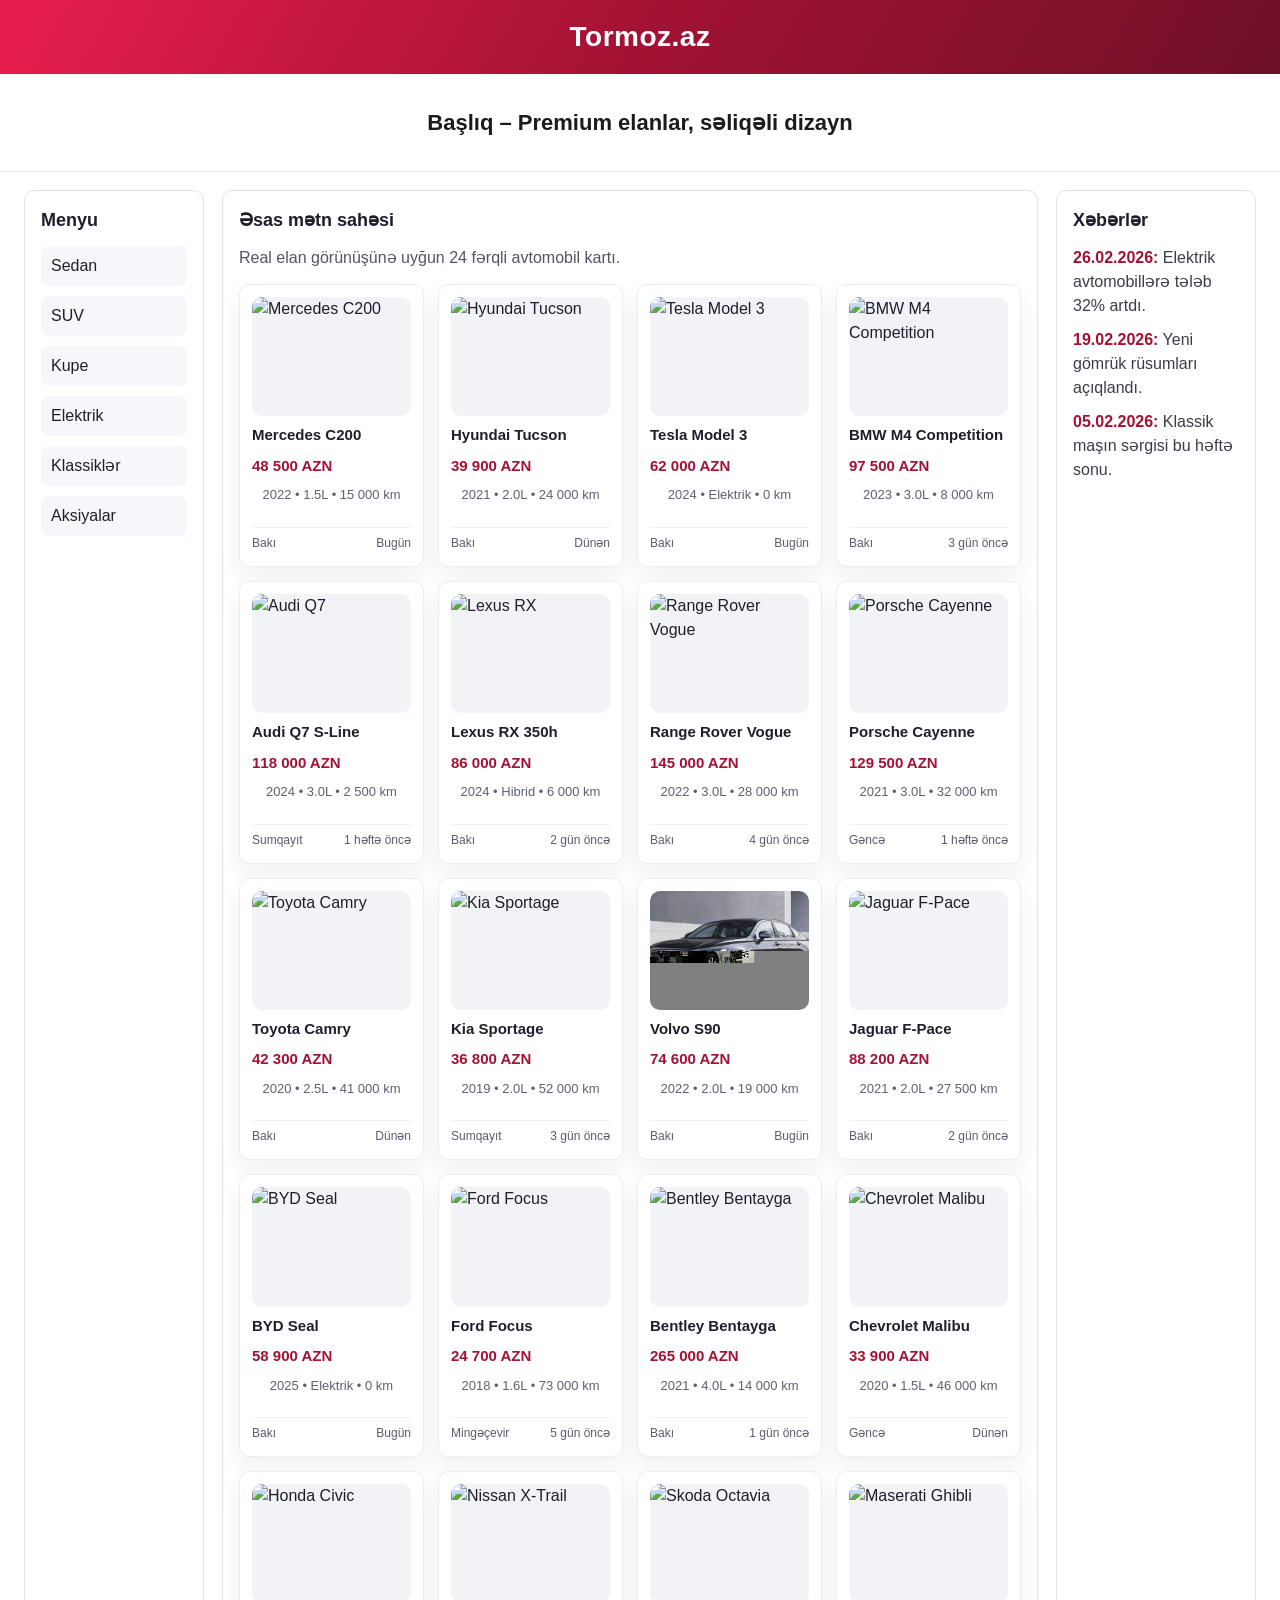
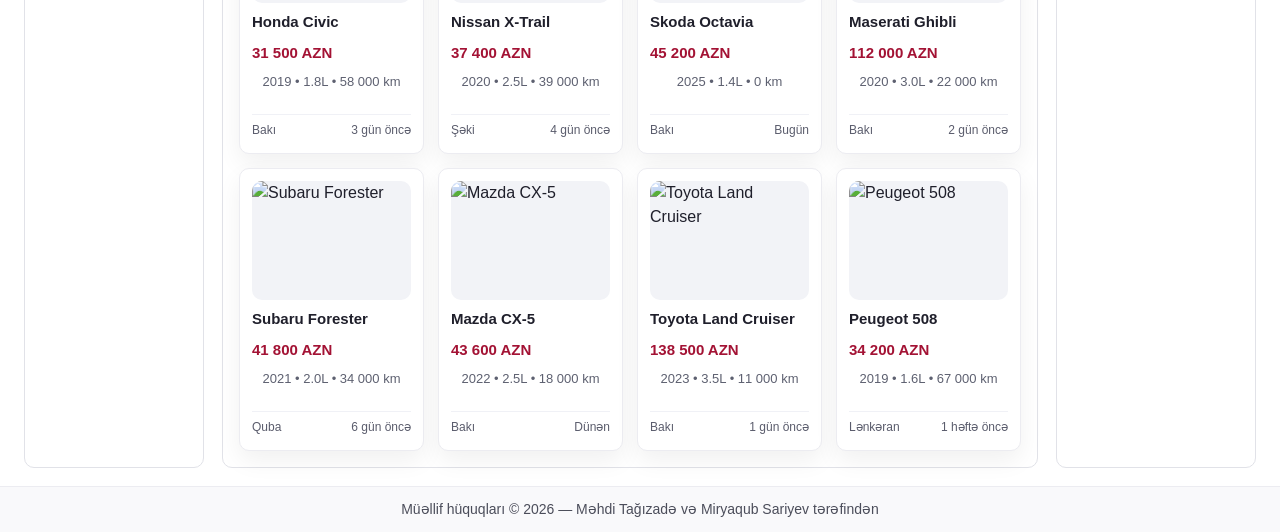
==== Task1/index.html @ d3fb929f "First task first version" ====
<!DOCTYPE html>
<html lang="az">
<head>
    <meta charset="UTF-8">
    <meta name="viewport" content="width=device-width, initial-scale=1.0">
    <title>Tormoz.az üslubunda titul səhifə</title>
    <link rel="stylesheet" href="style.css">
</head>
<body>
    <div class="page">
        <header class="top">
            <div class="logo">Tormoz.az</div>
        </header>

        <section class="banner">Başlıq – Premium elanlar, səliqəli dizayn</section>

        <main class="layout">
            <aside class="menu">
                <h2>Menyu</h2>
                <ul>
                    <li><a href="#sedan">Sedan</a></li>
                    <li><a href="#suv">SUV</a></li>
                    <li><a href="#kupe">Kupe</a></li>
                    <li><a href="#elektrik">Elektrik</a></li>
                    <li><a href="#klassik">Klassiklər</a></li>
                    <li><a href="#aksiyalar">Aksiyalar</a></li>
                </ul>
            </aside>

            <section class="content">
                <h2>Əsas mətn sahəsi</h2>
                <p>Real elan görünüşünə uyğun 24 fərqli avtomobil kartı.</p>
                <div class="cards">
                    <article class="card" id="sedan"><figure class="thumb"><img src="https://encrypted-tbn0.gstatic.com/images?q=tbn:ANd9GcRaWUNS5nBMVAPhqm03uqfP4IYk8AVCYZimdw&s" alt="Mercedes C200" loading="lazy"></figure><h3>Mercedes C200</h3><span class="price">48 500 AZN</span><p>2022 • 1.5L • 15 000 km</p><div class="info"><span>Bakı</span><span>Bugün</span></div></article>
                    <article class="card" id="suv"><figure class="thumb"><img src="https://turlar.az/uploads/news/171221553167153660e55eba0d13.jpeg" alt="Hyundai Tucson" loading="lazy"></figure><h3>Hyundai Tucson</h3><span class="price">39 900 AZN</span><p>2021 • 2.0L • 24 000 km</p><div class="info"><span>Bakı</span><span>Dünən</span></div></article>
                    <article class="card" id="elektrik"><figure class="thumb"><img src="https://encrypted-tbn0.gstatic.com/images?q=tbn:ANd9GcTwO_dgs760vP2hDVV7bwRa7U69_64JqhgReQ&s" alt="Tesla Model 3" loading="lazy"></figure><h3>Tesla Model 3</h3><span class="price">62 000 AZN</span><p>2024 • Elektrik • 0 km</p><div class="info"><span>Bakı</span><span>Bugün</span></div></article>
                    <article class="card" id="kupe"><figure class="thumb"><img src="https://encrypted-tbn0.gstatic.com/images?q=tbn:ANd9GcS-R7ql5Q6KXdt4QJ39c_qI2ZTOCiwUtG1dnA&s" alt="BMW M4 Competition" loading="lazy"></figure><h3>BMW M4 Competition</h3><span class="price">97 500 AZN</span><p>2023 • 3.0L • 8 000 km</p><div class="info"><span>Bakı</span><span>3 gün öncə</span></div></article>
                    <article class="card" id="q7"><figure class="thumb"><img src="https://masinlar.az/uploads/news/16385138116273661a9bc9379aab.jpg" alt="Audi Q7" loading="lazy"></figure><h3>Audi Q7 S-Line</h3><span class="price">118 000 AZN</span><p>2024 • 3.0L • 2 500 km</p><div class="info"><span>Sumqayıt</span><span>1 həftə öncə</span></div></article>
                    <article class="card" id="lexus"><figure class="thumb"><img src="https://i.ytimg.com/vi/11OqcK1iWJc/maxresdefault.jpg" alt="Lexus RX" loading="lazy"></figure><h3>Lexus RX 350h</h3><span class="price">86 000 AZN</span><p>2024 • Hibrid • 6 000 km</p><div class="info"><span>Bakı</span><span>2 gün öncə</span></div></article>
                    <article class="card" id="range"><figure class="thumb"><img src="https://encrypted-tbn0.gstatic.com/images?q=tbn:ANd9GcRcuDzNfqyok7XWRzZVASFpcTWwK5F_cuaR_w&s" alt="Range Rover Vogue" loading="lazy"></figure><h3>Range Rover Vogue</h3><span class="price">145 000 AZN</span><p>2022 • 3.0L • 28 000 km</p><div class="info"><span>Bakı</span><span>4 gün öncə</span></div></article>
                    <article class="card" id="porsche"><figure class="thumb"><img src="https://vehicle-images.dealerinspire.com/ac38-110010397/thumbnails/large/WP1AA2AY0TDA00030/32408670d1acd2b15d0e1e38a143e1fd.jpg" alt="Porsche Cayenne" loading="lazy"></figure><h3>Porsche Cayenne</h3><span class="price">129 500 AZN</span><p>2021 • 3.0L • 32 000 km</p><div class="info"><span>Gəncə</span><span>1 həftə öncə</span></div></article>
                    <article class="card" id="elan9"><figure class="thumb"><img src="https://turbo.azstatic.com/uploads/f460x343/2026%2F01%2F06%2F18%2F25%2F59%2Fe87a82e2-98dc-4a07-8fbd-b164dcb39398%2F22523_fYEQv_5QyotF8BbSTbg29Q.jpg" alt="Toyota Camry" loading="lazy"></figure><h3>Toyota Camry</h3><span class="price">42 300 AZN</span><p>2020 • 2.5L • 41 000 km</p><div class="info"><span>Bakı</span><span>Dünən</span></div></article>
                    <article class="card" id="elan10"><figure class="thumb"><img src="https://aznur.az/wp-content/uploads/CarRentalGallery/Sportage.jpg" alt="Kia Sportage" loading="lazy"></figure><h3>Kia Sportage</h3><span class="price">36 800 AZN</span><p>2019 • 2.0L • 52 000 km</p><div class="info"><span>Sumqayıt</span><span>3 gün öncə</span></div></article>
                    <article class="card" id="elan11"><figure class="thumb"><img src="[data-uri]" alt="Volvo S90" loading="lazy"></figure><h3>Volvo S90</h3><span class="price">74 600 AZN</span><p>2022 • 2.0L • 19 000 km</p><div class="info"><span>Bakı</span><span>Bugün</span></div></article>
                    <article class="card" id="elan12"><figure class="thumb"><img src="https://media.cdn-jaguarlandrover.com/api/v2/images/92037/w/1000.jpg" alt="Jaguar F-Pace" loading="lazy"></figure><h3>Jaguar F-Pace</h3><span class="price">88 200 AZN</span><p>2021 • 2.0L • 27 500 km</p><div class="info"><span>Bakı</span><span>2 gün öncə</span></div></article>
                    <article class="card" id="elan13"><figure class="thumb"><img src="https://bydmotorsbaku.az/storage/2025/06/BYD-Seal-07-DM-i-8.webp" alt="BYD Seal" loading="lazy"></figure><h3>BYD Seal</h3><span class="price">58 900 AZN</span><p>2025 • Elektrik • 0 km</p><div class="info"><span>Bakı</span><span>Bugün</span></div></article>
                    <article class="card" id="elan14"><figure class="thumb"><img src="https://www.ford.co.uk/content/dam/guxeu/rhd/central/cars/2021-focus/dse/column-cards/ford-focus-eu-Column_Card_Focus-ST-Line-X-3x2-1000x667-front-view.jpg" alt="Ford Focus" loading="lazy"></figure><h3>Ford Focus</h3><span class="price">24 700 AZN</span><p>2018 • 1.6L • 73 000 km</p><div class="info"><span>Mingəçevir</span><span>5 gün öncə</span></div></article>
                    <article class="card" id="elan15"><figure class="thumb"><img src="https://encrypted-tbn0.gstatic.com/images?q=tbn:ANd9GcR7ruYNd0ltb-nyU8Lv3dICGP-oOBMbj6Xisg&s" alt="Bentley Bentayga" loading="lazy"></figure><h3>Bentley Bentayga</h3><span class="price">265 000 AZN</span><p>2021 • 4.0L • 14 000 km</p><div class="info"><span>Bakı</span><span>1 gün öncə</span></div></article>
                    <article class="card" id="elan16"><figure class="thumb"><img src="https://encrypted-tbn0.gstatic.com/images?q=tbn:ANd9GcQ-q4Jiu0ebkPgaYippVO6NZRgsVqbBMcXRHQ&s" alt="Chevrolet Malibu" loading="lazy"></figure><h3>Chevrolet Malibu</h3><span class="price">33 900 AZN</span><p>2020 • 1.5L • 46 000 km</p><div class="info"><span>Gəncə</span><span>Dünən</span></div></article>
                    <article class="card" id="elan17"><figure class="thumb"><img src="https://encrypted-tbn0.gstatic.com/images?q=tbn:ANd9GcRpZbLxxkfSiN8_i6JGI_9ijzooP2A6KDyZGA&s" alt="Honda Civic" loading="lazy"></figure><h3>Honda Civic</h3><span class="price">31 500 AZN</span><p>2019 • 1.8L • 58 000 km</p><div class="info"><span>Bakı</span><span>3 gün öncə</span></div></article>
                    <article class="card" id="elan18"><figure class="thumb"><img src="https://encrypted-tbn0.gstatic.com/images?q=tbn:ANd9GcTrHRXeWKeInF1bAh8T4uZVviCOvcvFEIAcAA&s" alt="Nissan X-Trail" loading="lazy"></figure><h3>Nissan X-Trail</h3><span class="price">37 400 AZN</span><p>2020 • 2.5L • 39 000 km</p><div class="info"><span>Şəki</span><span>4 gün öncə</span></div></article>
                    <article class="card" id="elan19"><figure class="thumb"><img src="https://encrypted-tbn0.gstatic.com/images?q=tbn:ANd9GcTPjrkq0Ug1VxivtF6bh4Yqaimq7o05NCIlAA&s" alt="Skoda Octavia" loading="lazy"></figure><h3>Skoda Octavia</h3><span class="price">45 200 AZN</span><p>2025 • 1.4L • 0 km</p><div class="info"><span>Bakı</span><span>Bugün</span></div></article>
                    <article class="card" id="elan20"><figure class="thumb"><img src="https://encrypted-tbn0.gstatic.com/images?q=tbn:ANd9GcSdGnFD-XVn5AAQAfw1AfBXgN8iinDaP6GiMQ&s" alt="Maserati Ghibli" loading="lazy"></figure><h3>Maserati Ghibli</h3><span class="price">112 000 AZN</span><p>2020 • 3.0L • 22 000 km</p><div class="info"><span>Bakı</span><span>2 gün öncə</span></div></article>
                    <article class="card" id="elan21"><figure class="thumb"><img src="https://encrypted-tbn0.gstatic.com/images?q=tbn:ANd9GcSbtjTy5jy1HRvl8-0YTjjJAGuvw2y-Hd5I5w&s" alt="Subaru Forester" loading="lazy"></figure><h3>Subaru Forester</h3><span class="price">41 800 AZN</span><p>2021 • 2.0L • 34 000 km</p><div class="info"><span>Quba</span><span>6 gün öncə</span></div></article>
                    <article class="card" id="elan22"><figure class="thumb"><img src="https://upload.wikimedia.org/wikipedia/commons/thumb/a/a5/2024_Mazda_CX-5_2.5_S_Select_in_Platinum_Quartz_Metallic%2C_front_right.jpg/1280px-2024_Mazda_CX-5_2.5_S_Select_in_Platinum_Quartz_Metallic%2C_front_right.jpg" alt="Mazda CX-5" loading="lazy"></figure><h3>Mazda CX-5</h3><span class="price">43 600 AZN</span><p>2022 • 2.5L • 18 000 km</p><div class="info"><span>Bakı</span><span>Dünən</span></div></article>
                    <article class="card" id="elan23"><figure class="thumb"><img src="https://encrypted-tbn0.gstatic.com/images?q=tbn:ANd9GcRAElhGrIGCad0dqZ8e4WZSHBtBAfZ3CYgvxQ&s" alt="Toyota Land Cruiser" loading="lazy"></figure><h3>Toyota Land Cruiser</h3><span class="price">138 500 AZN</span><p>2023 • 3.5L • 11 000 km</p><div class="info"><span>Bakı</span><span>1 gün öncə</span></div></article>
                    <article class="card" id="elan24"><figure class="thumb"><img src="https://encrypted-tbn0.gstatic.com/images?q=tbn:ANd9GcR1LgvIOLdSBDqJR6vo_0osPJ4R-ZntMuFO3Q&s" alt="Peugeot 508" loading="lazy"></figure><h3>Peugeot 508</h3><span class="price">34 200 AZN</span><p>2019 • 1.6L • 67 000 km</p><div class="info"><span>Lənkəran</span><span>1 həftə öncə</span></div></article>
                </div>
            </section>

            <aside class="news">
                <h2>Xəbərlər</h2>
                <ul>
                    <li><strong>26.02.2026:</strong> Elektrik avtomobillərə tələb 32% artdı.</li>
                    <li><strong>19.02.2026:</strong> Yeni gömrük rüsumları açıqlandı.</li>
                    <li><strong>05.02.2026:</strong> Klassik maşın sərgisi bu həftə sonu.</li>
                </ul>
            </aside>
        </main>

        <footer class="footer">Müəllif hüquqları © 2026 — Məhdi Tağızadə və Miryaqub Sariyev tərəfindən</footer>
    </div>
</body>
</html>
---- Task1/style.css ----
* {
	box-sizing: border-box;
	margin: 0;
	padding: 0;
}

body {
	font-family: "Segoe UI", Tahoma, sans-serif;
	background: #f5f5f7;
	color: #1f1f2b;
	line-height: 1.5;
	margin: 0;
	padding: 0;
}

.page {
	width: 100%;
	margin: 0;
	background: #fff;
	border: none;
	border-radius: 0;
	overflow: hidden;
	box-shadow: none;
}

.top {
	display: flex;
	align-items: center;
	justify-content: center;
	padding: 16px 18px;
	background: linear-gradient(120deg, #e81e4d, #a31234 50%, #6f1027);
	color: #fff;
}

.logo {
	font-weight: 700;
	letter-spacing: 0.5px;
	font-size: 28px;
}

.banner {
	text-align: center;
	padding: clamp(20px, 4vw, 32px) 16px;
	font-size: clamp(18px, 3vw, 22px);
	font-weight: 600;
	color: #1b1b1f;
	background: linear-gradient(180deg, rgba(255, 255, 255, 0.94), rgba(255, 255, 255, 0.85)),
		url("https://images.unsplash.com/photo-1503736334956-4c8f8e92946d?auto=format&fit=crop&w=1600&q=80") center/cover no-repeat;
	border-bottom: 1px solid #ececf1;
}

.layout {
	display: grid;
	grid-template-columns: minmax(180px, 14%) 1fr minmax(200px, 16%);
	gap: 18px;
	padding: 18px 24px;
	min-height: 420px;
}

.menu,
.content,
.news {
	border: 1px solid #e1e2e8;
	border-radius: 10px;
	background: #fff;
	padding: 16px;
}

.menu h2,
.content h2,
.news h2 {
	margin-bottom: 12px;
	font-size: 18px;
}

.menu ul {
	list-style: none;
	display: grid;
	gap: 10px;
}

.menu a {
	color: #1f1f2b;
	text-decoration: none;
	padding: 8px 10px;
	border-radius: 8px;
	display: block;
	background: #f6f7fb;
	transition: transform 0.15s ease, box-shadow 0.15s ease;
}

.menu a:hover {
	transform: translateY(-2px);
	box-shadow: 0 6px 16px rgba(0, 0, 0, 0.08);
}

.content p {
	color: #525464;
	margin-bottom: 14px;
}

.cards {
	display: grid;
	grid-template-columns: repeat(4, minmax(0, 1fr));
	gap: 14px;
}

.card {
	position: relative;
	border: 1px solid #ececf1;
	border-radius: 10px;
	padding: 12px 12px 14px;
	background: #fff;
	box-shadow: 0 10px 24px rgba(0, 0, 0, 0.06);
	display: grid;
	gap: 8px;
	transition: transform 0.15s ease, box-shadow 0.15s ease;
}

.card:hover {
	transform: translateY(-4px);
	box-shadow: 0 14px 30px rgba(0, 0, 0, 0.08);
}

.card h3 {
	font-size: 15px;
	font-weight: 600;
	color: #1f1f2b;
}

.card p {
	font-size: 13px;
	color: #5d6070;
	text-align: center;
}

.card .thumb {
	border-radius: 10px;
	overflow: hidden;
	margin: 0;
	aspect-ratio: 4 / 3;
	background: #f2f3f7;
	position: relative;
}

.card .thumb img {
	width: 100%;
	height: 100%;
	object-fit: cover;
	display: block;
}



.info {
	display: flex;
	justify-content: space-between;
	color: #5a5c6c;
	font-size: 12px;
	border-top: 1px solid #f0f1f6;
	padding-top: 6px;
}

.price {
	font-weight: 700;
	font-size: 15px;
	color: #a31234;
}

.news ul {
	list-style: none;
	display: grid;
	gap: 10px;
	color: #3a3c48;
}

.news strong {
	color: #a31234;
}

.footer {
	text-align: center;
	padding: 12px 16px;
	background: #f9f9fb;
	border-top: 1px solid #ececf1;
	font-size: 14px;
	color: #4b4d5a;
}

@media (max-width: 960px) {
	.layout {
		grid-template-columns: 1fr;
		gap: 12px;
	}

	.menu,
	.news {
		order: -1;
	}

	.cards {
		grid-template-columns: repeat(3, minmax(0, 1fr));
	}
}

@media (max-width: 640px) {
	.cards {
		grid-template-columns: repeat(2, minmax(0, 1fr));
	}

	.menu,
	.content,
	.news {
		padding: 14px;
	}

	.card figure {
		aspect-ratio: 16 / 10;
	}
}

@media (max-width: 420px) {
	.cards {
		grid-template-columns: 1fr;
	}
}
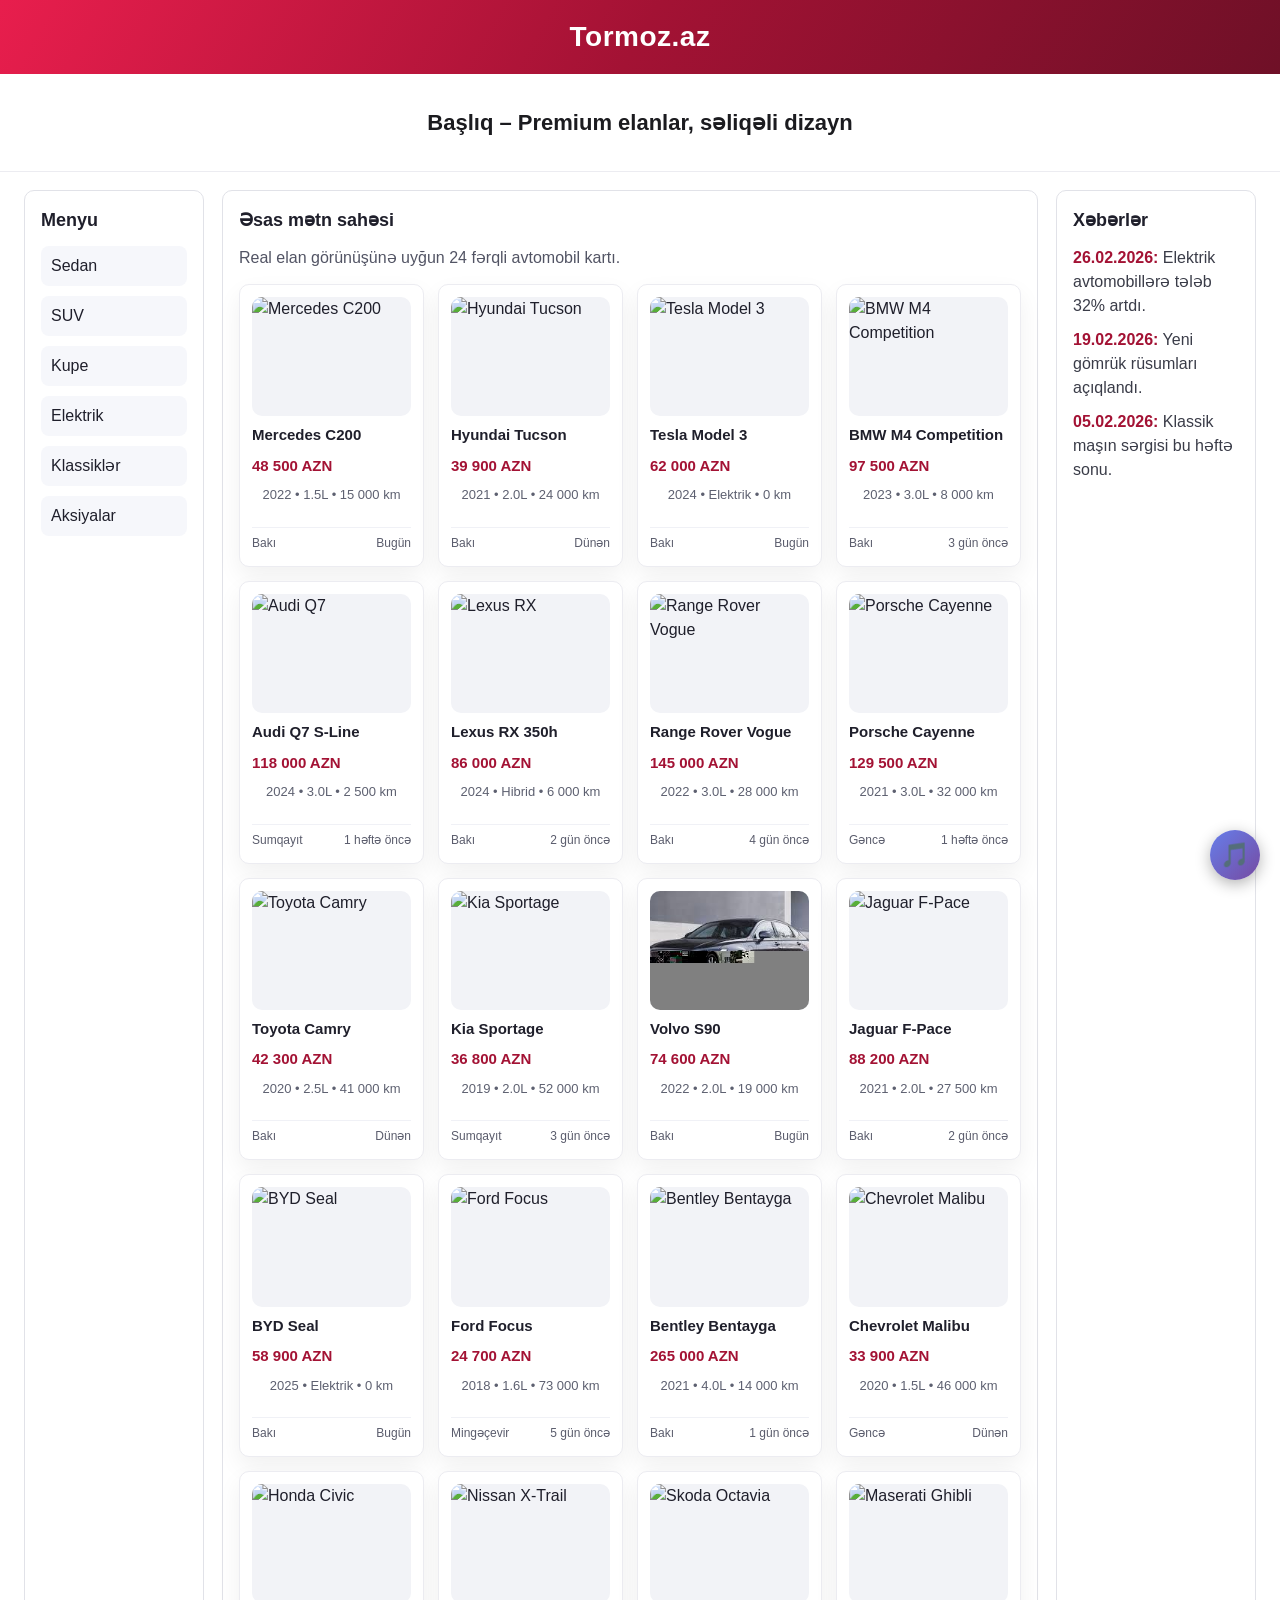
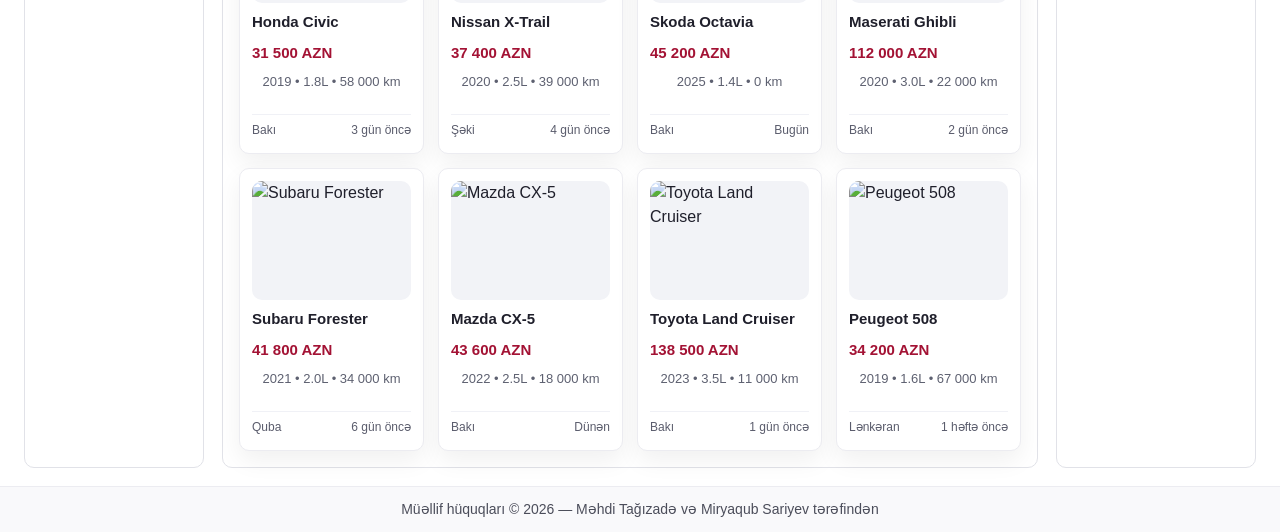
==== commit 45c1f63c: "First task first version" ====
--- a/Task1/index.html
+++ b/Task1/index.html
@@ -70,5 +70,88 @@
 
         <footer class="footer">Müəllif hüquqları © 2026 — Məhdi Tağızadə və Miryaqub Sariyev tərəfindən</footer>
     </div>
+
+    <!-- Music Button -->
+    <button id="musicBtn" onclick="toggleMusic()" title="Musiqi">🎵</button>
+    <iframe id="musicPlayer" src="https://www.youtube.com/embed/ThulukLSBP8?enablejsapi=1" allow="autoplay" style="display:none;"></iframe>
+
+    <style>
+        #musicBtn {
+            position: fixed;
+            bottom: 20px;
+            right: 20px;
+            width: 50px;
+            height: 50px;
+            border-radius: 50%;
+            border: none;
+            background: linear-gradient(135deg, #667eea 0%, #764ba2 100%);
+            color: white;
+            font-size: 24px;
+            cursor: pointer;
+            box-shadow: 0 4px 15px rgba(0,0,0,0.3);
+            transition: transform 0.3s, box-shadow 0.3s;
+            z-index: 9999;
+        }
+        #musicBtn:hover {
+            transform: scale(1.1);
+            box-shadow: 0 6px 20px rgba(0,0,0,0.4);
+        }
+        #musicBtn.playing {
+            animation: pulse 1s infinite;
+        }
+        @keyframes pulse {
+            0%, 100% { transform: scale(1); }
+            50% { transform: scale(1.1); }
+        }
+    </style>
+
+    <script>
+        let isPlaying = false;
+        let player;
+
+        function onYouTubeIframeAPIReady() {
+            player = new YT.Player('musicPlayer', {
+                events: {
+                    'onReady': onPlayerReady
+                }
+            });
+        }
+
+        function onPlayerReady(event) {
+            // Player hazırdır
+        }
+
+        function toggleMusic() {
+            const btn = document.getElementById('musicBtn');
+            if (!player || !player.playVideo) {
+                // YouTube API hələ yüklənməyib, iframe-i yenidən yarat
+                const iframe = document.getElementById('musicPlayer');
+                if (!isPlaying) {
+                    iframe.src = "https://www.youtube.com/embed/ThulukLSBP8?autoplay=1&enablejsapi=1";
+                    btn.classList.add('playing');
+                    btn.textContent = '⏸️';
+                    isPlaying = true;
+                } else {
+                    iframe.src = "https://www.youtube.com/embed/ThulukLSBP8?enablejsapi=1";
+                    btn.classList.remove('playing');
+                    btn.textContent = '🎵';
+                    isPlaying = false;
+                }
+            } else {
+                if (isPlaying) {
+                    player.pauseVideo();
+                    btn.classList.remove('playing');
+                    btn.textContent = '🎵';
+                    isPlaying = false;
+                } else {
+                    player.playVideo();
+                    btn.classList.add('playing');
+                    btn.textContent = '⏸️';
+                    isPlaying = true;
+                }
+            }
+        }
+    </script>
+    <script src="https://www.youtube.com/iframe_api"></script>
 </body>
 </html>
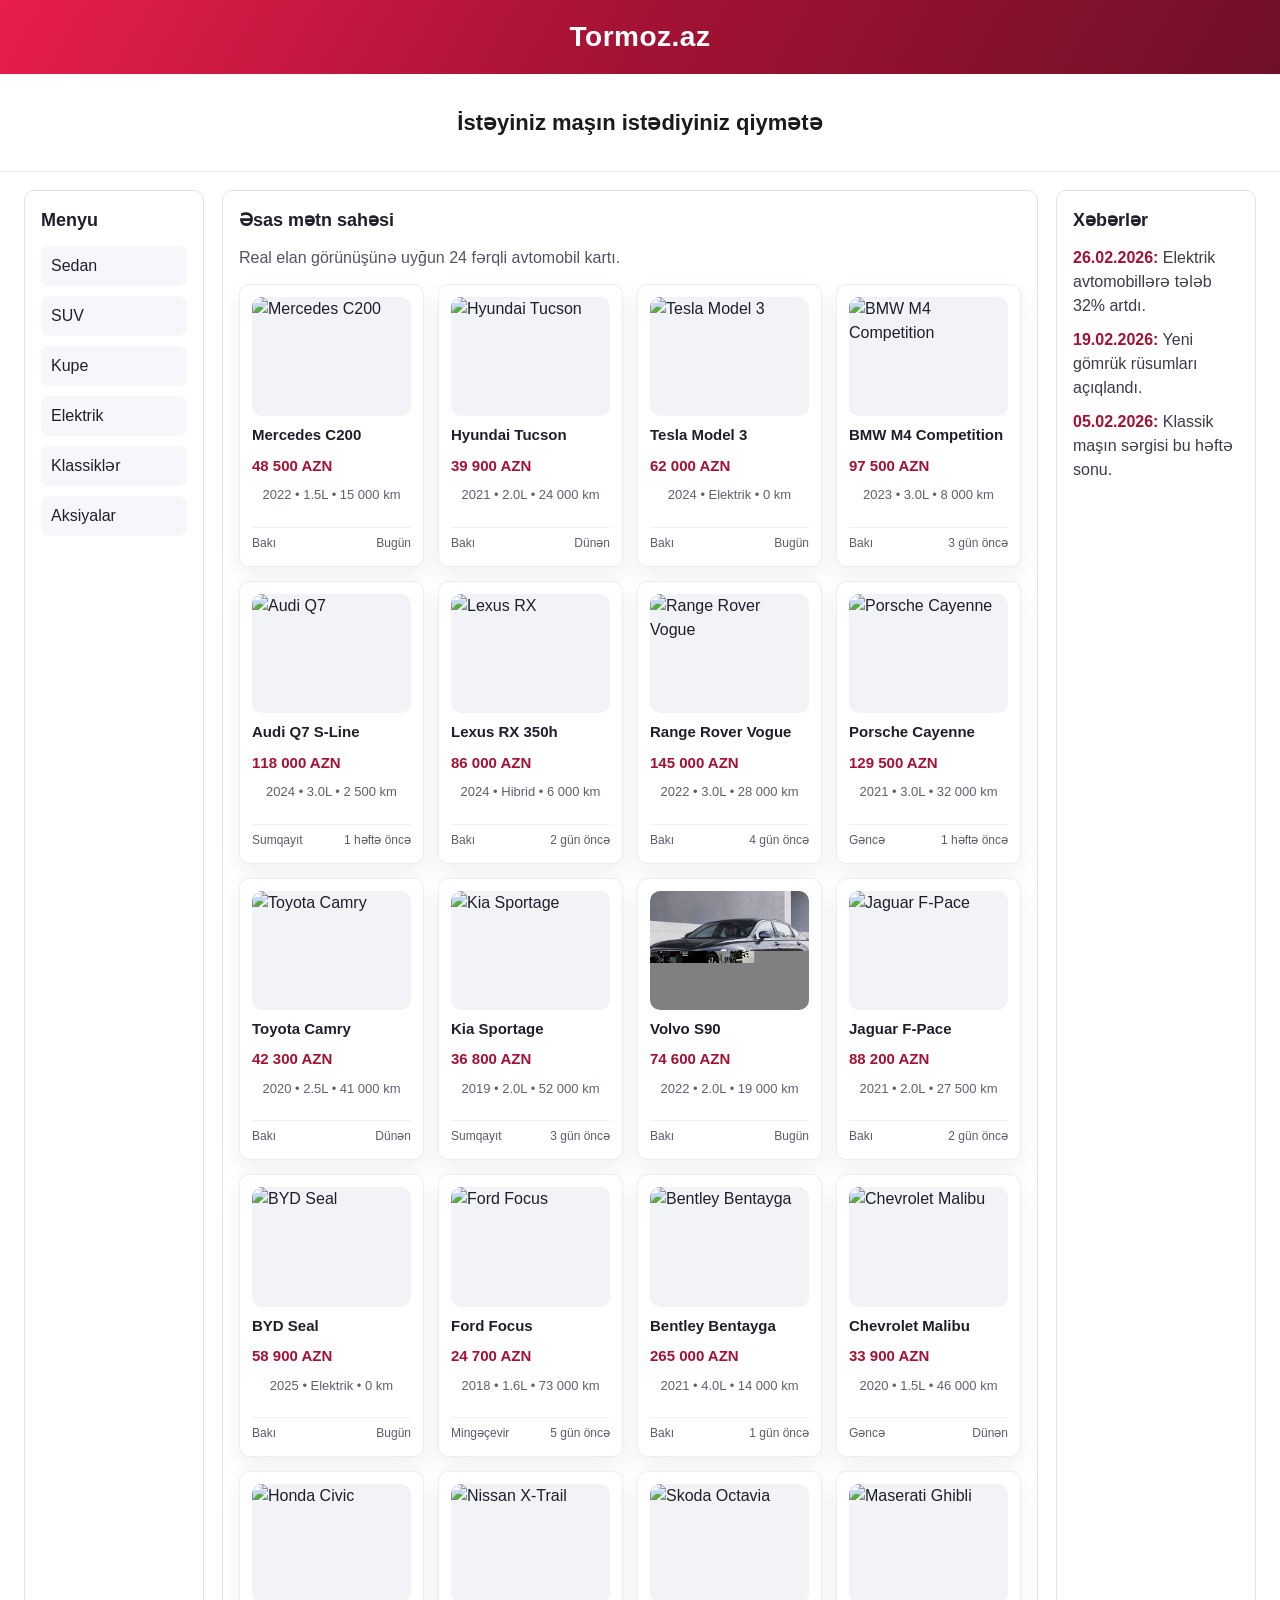
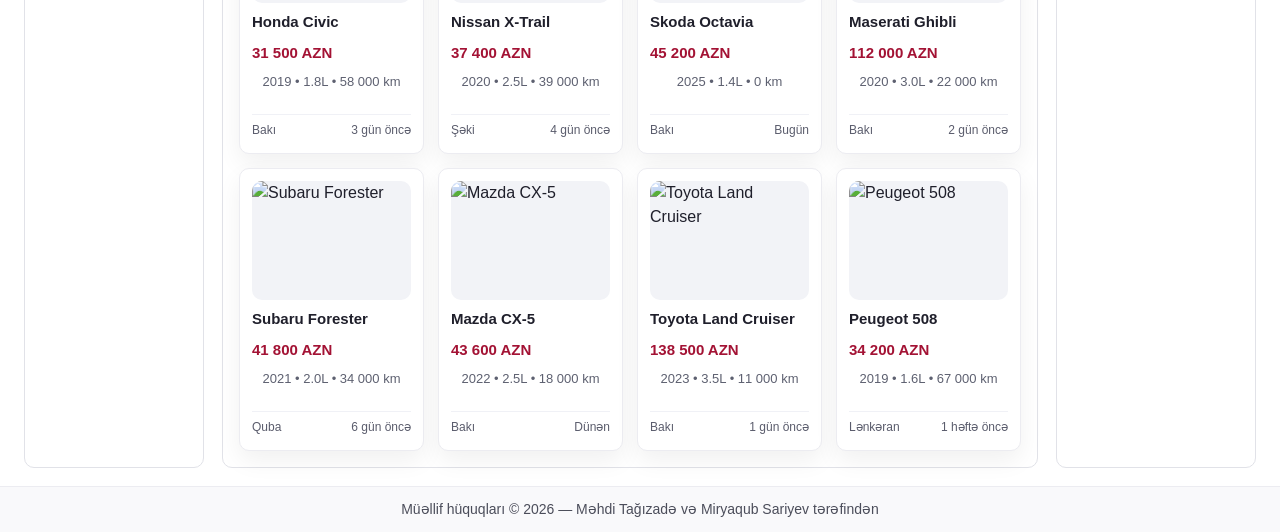
==== commit 634a09c2: "Başlıq dəyişdirildi" ====
--- a/Task1/index.html
+++ b/Task1/index.html
@@ -12,7 +12,7 @@
             <div class="logo">Tormoz.az</div>
         </header>
 
-        <section class="banner">Başlıq – Premium elanlar, səliqəli dizayn</section>
+        <section class="banner">İstəyiniz maşın istədiyiniz qiymətə</section>
 
         <main class="layout">
             <aside class="menu">
@@ -70,88 +70,5 @@
 
         <footer class="footer">Müəllif hüquqları © 2026 — Məhdi Tağızadə və Miryaqub Sariyev tərəfindən</footer>
     </div>
-
-    <!-- Music Button -->
-    <button id="musicBtn" onclick="toggleMusic()" title="Musiqi">🎵</button>
-    <iframe id="musicPlayer" src="https://www.youtube.com/embed/ThulukLSBP8?enablejsapi=1" allow="autoplay" style="display:none;"></iframe>
-
-    <style>
-        #musicBtn {
-            position: fixed;
-            bottom: 20px;
-            right: 20px;
-            width: 50px;
-            height: 50px;
-            border-radius: 50%;
-            border: none;
-            background: linear-gradient(135deg, #667eea 0%, #764ba2 100%);
-            color: white;
-            font-size: 24px;
-            cursor: pointer;
-            box-shadow: 0 4px 15px rgba(0,0,0,0.3);
-            transition: transform 0.3s, box-shadow 0.3s;
-            z-index: 9999;
-        }
-        #musicBtn:hover {
-            transform: scale(1.1);
-            box-shadow: 0 6px 20px rgba(0,0,0,0.4);
-        }
-        #musicBtn.playing {
-            animation: pulse 1s infinite;
-        }
-        @keyframes pulse {
-            0%, 100% { transform: scale(1); }
-            50% { transform: scale(1.1); }
-        }
-    </style>
-
-    <script>
-        let isPlaying = false;
-        let player;
-
-        function onYouTubeIframeAPIReady() {
-            player = new YT.Player('musicPlayer', {
-                events: {
-                    'onReady': onPlayerReady
-                }
-            });
-        }
-
-        function onPlayerReady(event) {
-            // Player hazırdır
-        }
-
-        function toggleMusic() {
-            const btn = document.getElementById('musicBtn');
-            if (!player || !player.playVideo) {
-                // YouTube API hələ yüklənməyib, iframe-i yenidən yarat
-                const iframe = document.getElementById('musicPlayer');
-                if (!isPlaying) {
-                    iframe.src = "https://www.youtube.com/embed/ThulukLSBP8?autoplay=1&enablejsapi=1";
-                    btn.classList.add('playing');
-                    btn.textContent = '⏸️';
-                    isPlaying = true;
-                } else {
-                    iframe.src = "https://www.youtube.com/embed/ThulukLSBP8?enablejsapi=1";
-                    btn.classList.remove('playing');
-                    btn.textContent = '🎵';
-                    isPlaying = false;
-                }
-            } else {
-                if (isPlaying) {
-                    player.pauseVideo();
-                    btn.classList.remove('playing');
-                    btn.textContent = '🎵';
-                    isPlaying = false;
-                } else {
-                    player.playVideo();
-                    btn.classList.add('playing');
-                    btn.textContent = '⏸️';
-                    isPlaying = true;
-                }
-            }
-        }
-    </script>
-    <script src="https://www.youtube.com/iframe_api"></script>
 </body>
 </html>
